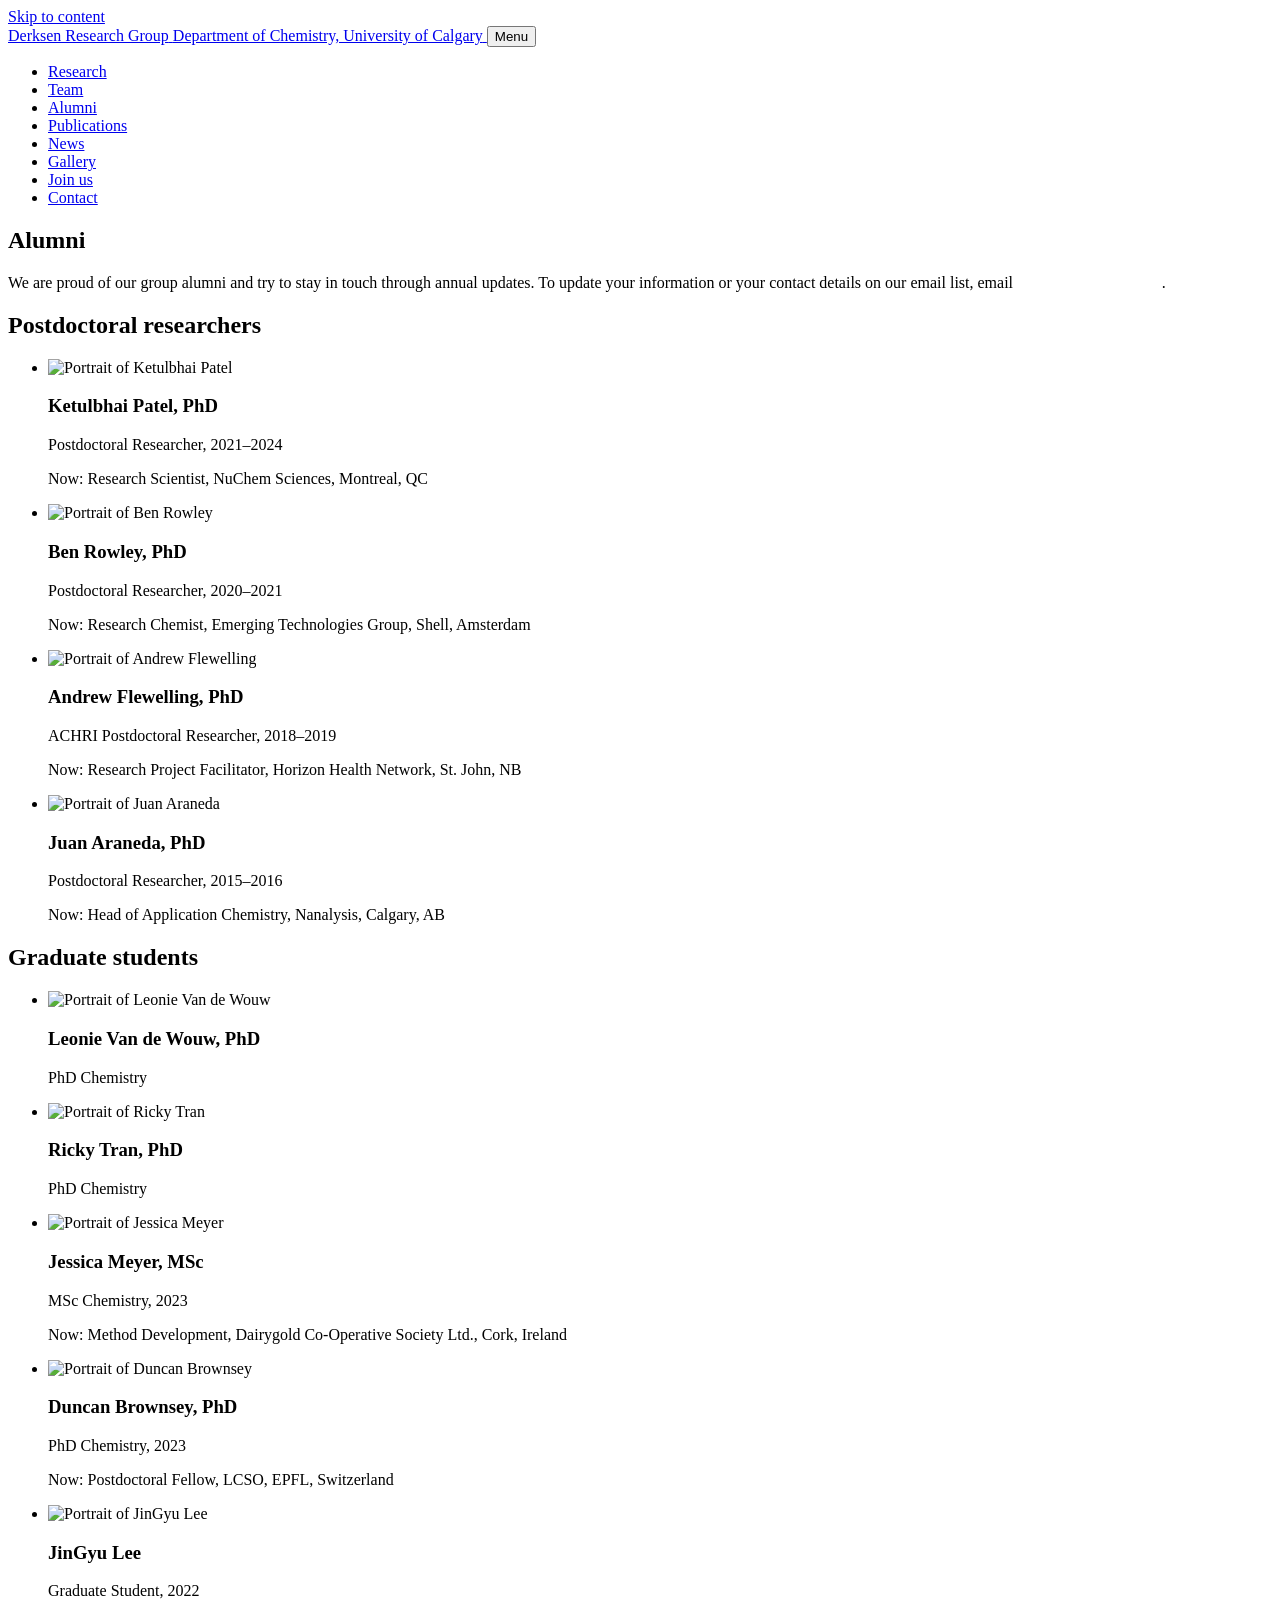
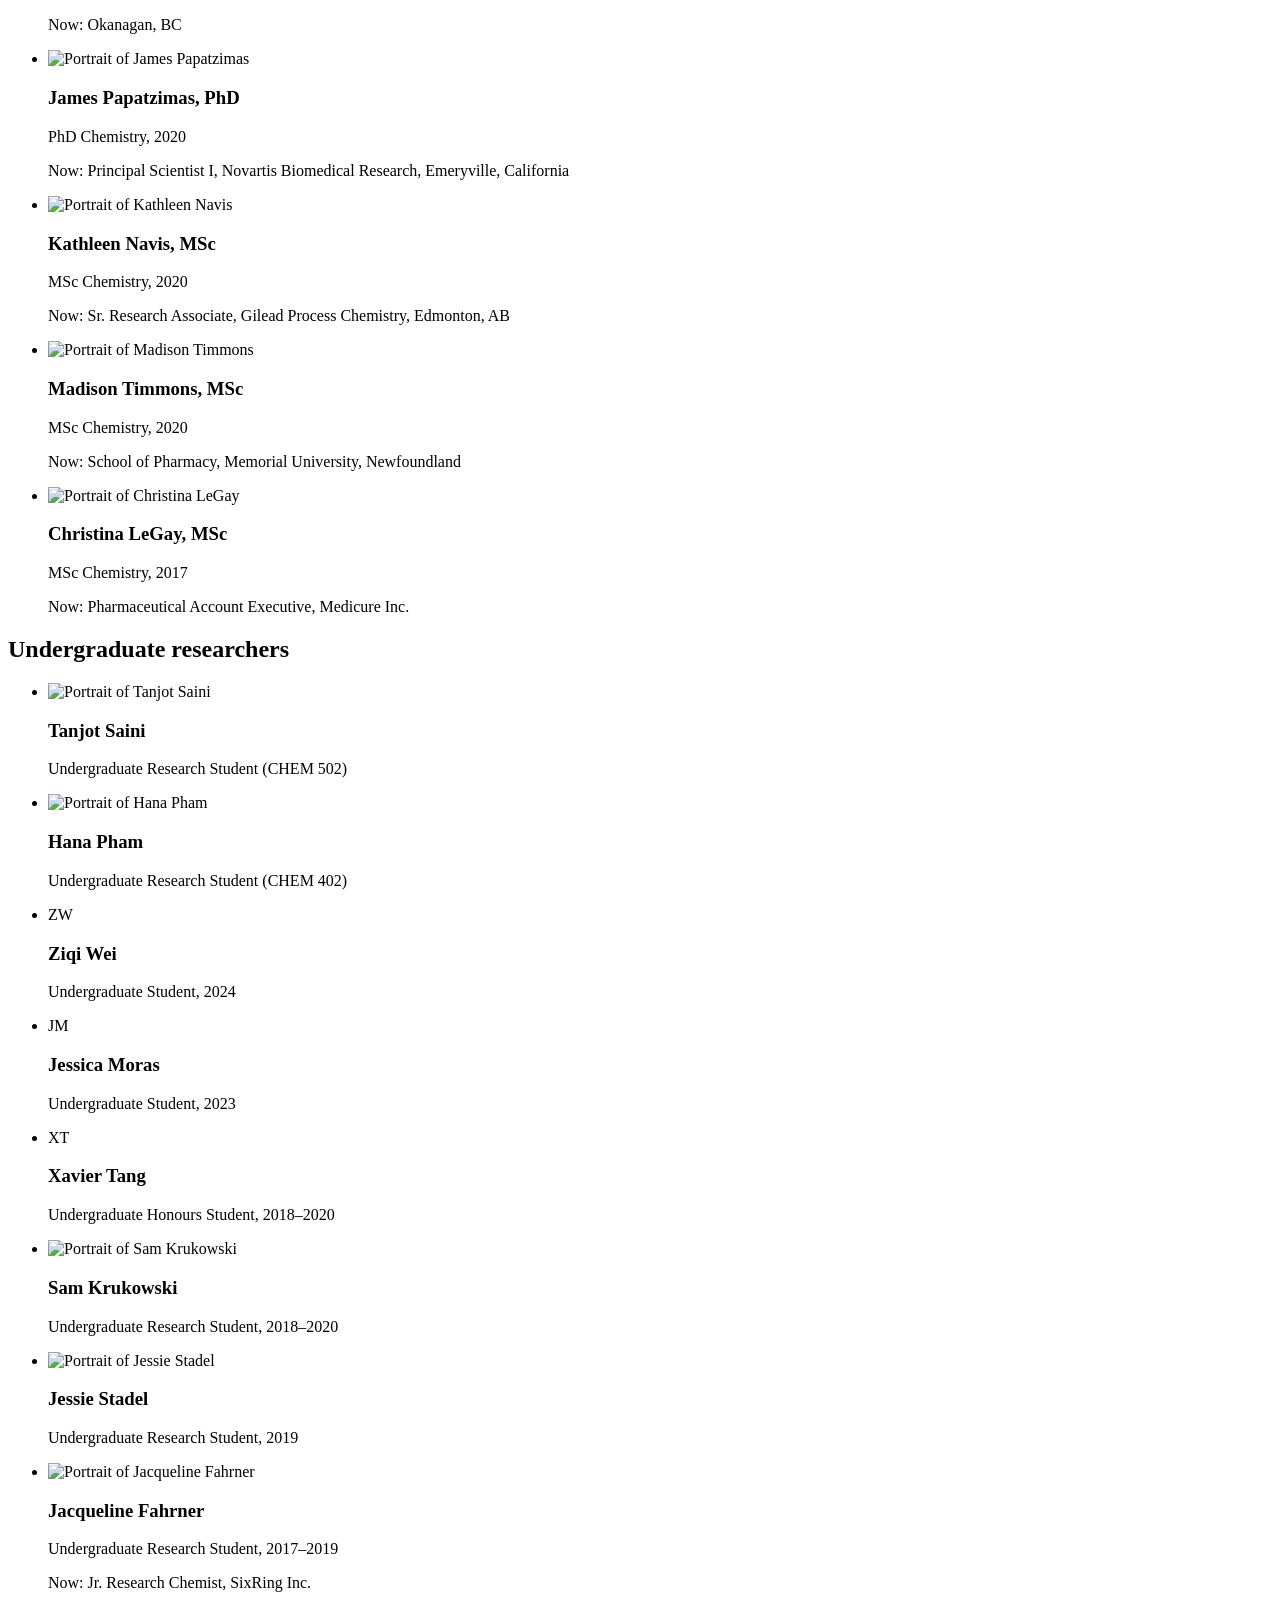
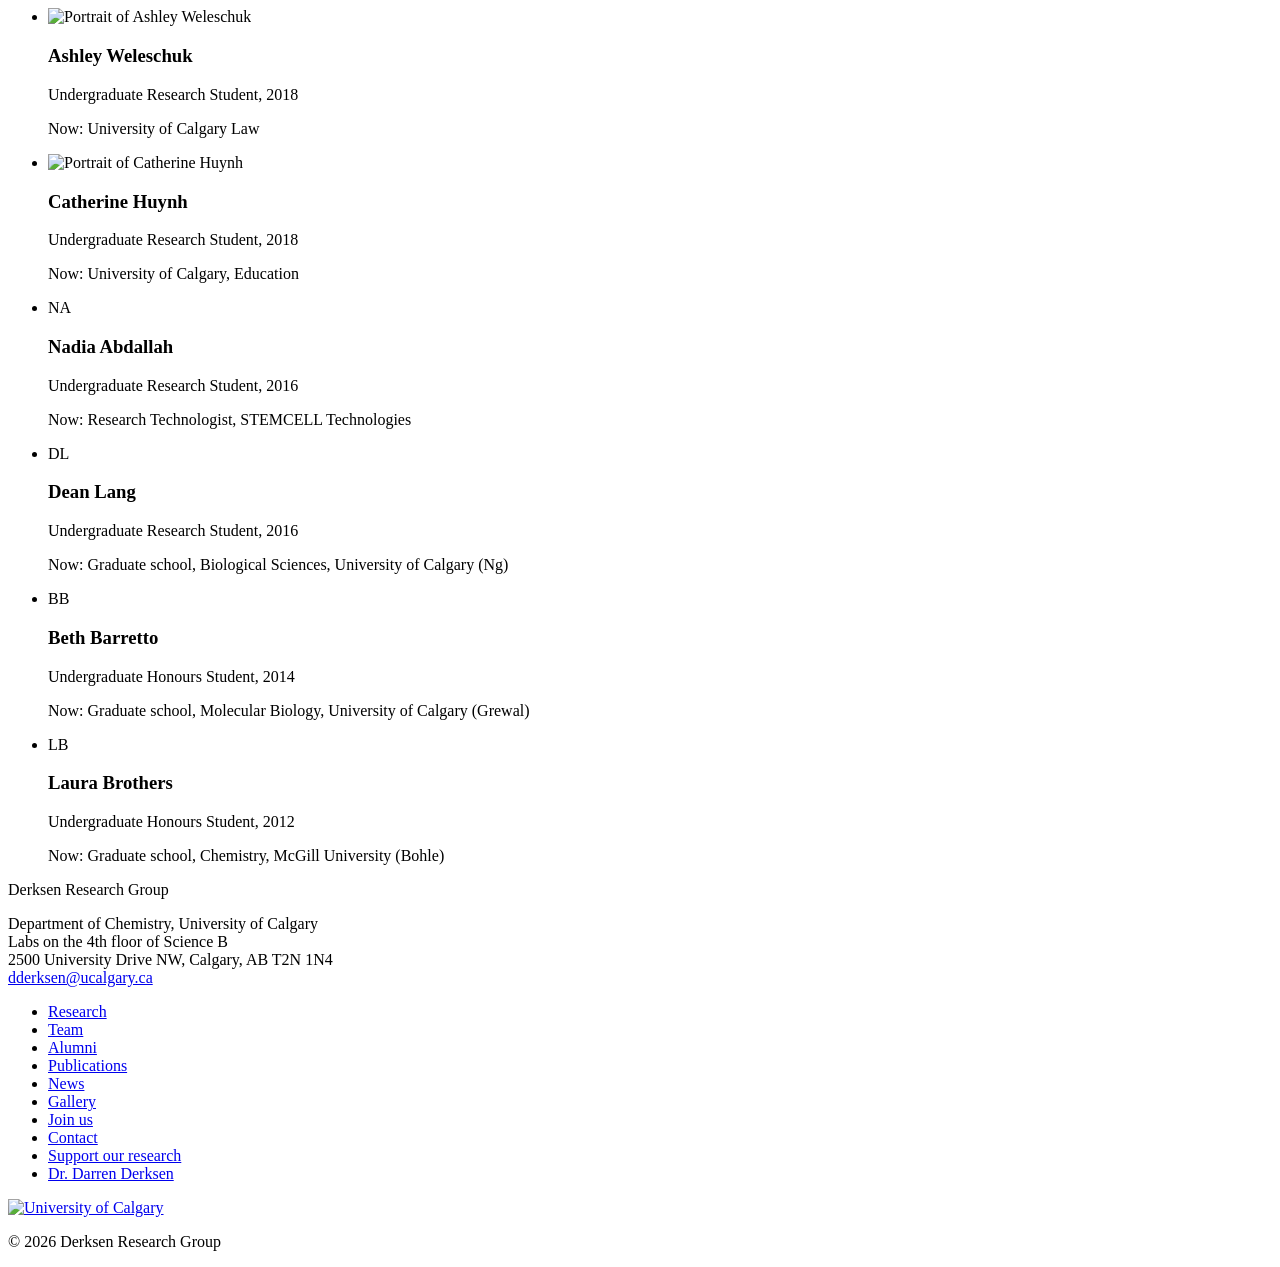
==== alumni.html @ 73cf9cbd "Add files via upload" ====
<!doctype html>
<html lang="en">
<head>
<meta charset="utf-8">
<meta name="viewport" content="width=device-width, initial-scale=1">
<title>Alumni | Derksen Research Group</title>
<meta name="description" content="Former members of the Derksen Research Group and where they are now.">
<meta property="og:title" content="Alumni | Derksen Research Group">
<meta property="og:description" content="Former members of the Derksen Research Group and where they are now.">
<meta property="og:image" content="img/group-hero.jpg">
<link rel="icon" href="favicon.svg" type="image/svg+xml">
<link rel="preconnect" href="https://fonts.googleapis.com">
<link rel="preconnect" href="https://fonts.gstatic.com" crossorigin>
<link href="https://fonts.googleapis.com/css2?family=IBM+Plex+Sans:wght@400;500;600&family=Newsreader:opsz,wght@6..72,400;6..72,500;6..72,600&display=swap" rel="stylesheet">
<link rel="stylesheet" href="css/style.css">
</head>
<body>
<a class="skip-link" href="#main">Skip to content</a>
<header class="site-header">
  <div class="wrap">
    <a class="wordmark" href="index.html">
      <span class="wordmark-name">Derksen Research Group</span>
      <span class="wordmark-sub">Department of Chemistry, University of Calgary</span>
    </a>
    <button class="nav-toggle" aria-expanded="false" aria-controls="site-nav">Menu</button>
    <nav class="site-nav" id="site-nav" aria-label="Main">
      <ul>
        <li><a href="research.html">Research</a></li>
        <li><a href="our-team.html">Team</a></li>
        <li><a href="alumni.html" aria-current="page">Alumni</a></li>
        <li><a href="publications.html">Publications</a></li>
        <li><a href="news.html">News</a></li>
        <li><a href="group-photos.html">Gallery</a></li>
        <li><a href="positions.html">Join us</a></li>
        <li><a href="contact-us.html">Contact</a></li>
      </ul>
    </nav>
  </div>
</header>
<main id="main">
<section class="page-head">
  <div class="wrap">
    <h1>Alumni</h1>
    <p>We are proud of our group alumni and try to stay in touch through annual updates. To update your information or your contact details on our email list, email <a style="color:#fff" href="mailto:dderksen@ucalgary.ca">dderksen@ucalgary.ca</a>.</p>
  </div>
</section>
<section class="section">
  <div class="wrap">
    <h2 class="group-label">Postdoctoral researchers</h2>
    <ul class="alumni">
    <li class="alum">
      <img src="img/alumni/ketulbhai-patel.jpg" alt="Portrait of Ketulbhai Patel" width="88" height="88" loading="lazy">
      <div>
        <h3>Ketulbhai Patel, PhD</h3>
        <p class="with-us">Postdoctoral Researcher, 2021–2024</p>
        <p class="now"><span>Now:</span> Research Scientist, NuChem Sciences, Montreal, QC</p>
      </div>
    </li>
    <li class="alum">
      <img src="img/alumni/ben-rowley.jpg" alt="Portrait of Ben Rowley" width="88" height="88" loading="lazy">
      <div>
        <h3>Ben Rowley, PhD</h3>
        <p class="with-us">Postdoctoral Researcher, 2020–2021</p>
        <p class="now"><span>Now:</span> Research Chemist, Emerging Technologies Group, Shell, Amsterdam</p>
      </div>
    </li>
    <li class="alum">
      <img src="img/alumni/andrew-flewelling.jpg" alt="Portrait of Andrew Flewelling" width="88" height="88" loading="lazy">
      <div>
        <h3>Andrew Flewelling, PhD</h3>
        <p class="with-us">ACHRI Postdoctoral Researcher, 2018–2019</p>
        <p class="now"><span>Now:</span> Research Project Facilitator, Horizon Health Network, St. John, NB</p>
      </div>
    </li>
    <li class="alum">
      <img src="img/alumni/juan-araneda.jpg" alt="Portrait of Juan Araneda" width="88" height="88" loading="lazy">
      <div>
        <h3>Juan Araneda, PhD</h3>
        <p class="with-us">Postdoctoral Researcher, 2015–2016</p>
        <p class="now"><span>Now:</span> Head of Application Chemistry, Nanalysis, Calgary, AB</p>
      </div>
    </li>
    </ul>
  </div>
</section>
<section class="section">
  <div class="wrap">
    <h2 class="group-label">Graduate students</h2>
    <ul class="alumni">
    <li class="alum">
      <img src="img/alumni/leonie-van-de-wouw.jpg" alt="Portrait of Leonie Van de Wouw" width="88" height="88" loading="lazy">
      <div>
        <h3>Leonie Van de Wouw, PhD</h3>
        <p class="with-us">PhD Chemistry</p>
      </div>
    </li>
    <li class="alum">
      <img src="img/alumni/ricky-tran.jpg" alt="Portrait of Ricky Tran" width="88" height="88" loading="lazy">
      <div>
        <h3>Ricky Tran, PhD</h3>
        <p class="with-us">PhD Chemistry</p>
      </div>
    </li>
    <li class="alum">
      <img src="img/alumni/jessica-meyer.jpg" alt="Portrait of Jessica Meyer" width="88" height="88" loading="lazy">
      <div>
        <h3>Jessica Meyer, MSc</h3>
        <p class="with-us">MSc Chemistry, 2023</p>
        <p class="now"><span>Now:</span> Method Development, Dairygold Co-Operative Society Ltd., Cork, Ireland</p>
      </div>
    </li>
    <li class="alum">
      <img src="img/alumni/duncan-brownsey.jpg" alt="Portrait of Duncan Brownsey" width="88" height="88" loading="lazy">
      <div>
        <h3>Duncan Brownsey, PhD</h3>
        <p class="with-us">PhD Chemistry, 2023</p>
        <p class="now"><span>Now:</span> Postdoctoral Fellow, LCSO, EPFL, Switzerland</p>
      </div>
    </li>
    <li class="alum">
      <img src="img/alumni/jingyu-lee.jpg" alt="Portrait of JinGyu Lee" width="88" height="88" loading="lazy">
      <div>
        <h3>JinGyu Lee</h3>
        <p class="with-us">Graduate Student, 2022</p>
        <p class="now"><span>Now:</span> Okanagan, BC</p>
      </div>
    </li>
    <li class="alum">
      <img src="img/alumni/james-papatzimas.jpg" alt="Portrait of James Papatzimas" width="88" height="88" loading="lazy">
      <div>
        <h3>James Papatzimas, PhD</h3>
        <p class="with-us">PhD Chemistry, 2020</p>
        <p class="now"><span>Now:</span> Principal Scientist I, Novartis Biomedical Research, Emeryville, California</p>
      </div>
    </li>
    <li class="alum">
      <img src="img/alumni/kathleen-navis.jpg" alt="Portrait of Kathleen Navis" width="88" height="88" loading="lazy">
      <div>
        <h3>Kathleen Navis, MSc</h3>
        <p class="with-us">MSc Chemistry, 2020</p>
        <p class="now"><span>Now:</span> Sr. Research Associate, Gilead Process Chemistry, Edmonton, AB</p>
      </div>
    </li>
    <li class="alum">
      <img src="img/alumni/madison-timmons.jpg" alt="Portrait of Madison Timmons" width="88" height="88" loading="lazy">
      <div>
        <h3>Madison Timmons, MSc</h3>
        <p class="with-us">MSc Chemistry, 2020</p>
        <p class="now"><span>Now:</span> School of Pharmacy, Memorial University, Newfoundland</p>
      </div>
    </li>
    <li class="alum">
      <img src="img/alumni/christina-legay.jpg" alt="Portrait of Christina LeGay" width="88" height="88" loading="lazy">
      <div>
        <h3>Christina LeGay, MSc</h3>
        <p class="with-us">MSc Chemistry, 2017</p>
        <p class="now"><span>Now:</span> Pharmaceutical Account Executive, Medicure Inc.</p>
      </div>
    </li>
    </ul>
  </div>
</section>
<section class="section">
  <div class="wrap">
    <h2 class="group-label">Undergraduate researchers</h2>
    <ul class="alumni">
    <li class="alum">
      <img src="img/alumni/tanjot-saini.jpg" alt="Portrait of Tanjot Saini" width="88" height="88" loading="lazy">
      <div>
        <h3>Tanjot Saini</h3>
        <p class="with-us">Undergraduate Research Student (CHEM 502)</p>
      </div>
    </li>
    <li class="alum">
      <img src="img/alumni/hana-pham.jpg" alt="Portrait of Hana Pham" width="88" height="88" loading="lazy">
      <div>
        <h3>Hana Pham</h3>
        <p class="with-us">Undergraduate Research Student (CHEM 402)</p>
      </div>
    </li>
    <li class="alum">
      <div class="mono" aria-hidden="true">ZW</div>
      <div>
        <h3>Ziqi Wei</h3>
        <p class="with-us">Undergraduate Student, 2024</p>
      </div>
    </li>
    <li class="alum">
      <div class="mono" aria-hidden="true">JM</div>
      <div>
        <h3>Jessica Moras</h3>
        <p class="with-us">Undergraduate Student, 2023</p>
      </div>
    </li>
    <li class="alum">
      <div class="mono" aria-hidden="true">XT</div>
      <div>
        <h3>Xavier Tang</h3>
        <p class="with-us">Undergraduate Honours Student, 2018–2020</p>
      </div>
    </li>
    <li class="alum">
      <img src="img/alumni/sam-krukowski.jpg" alt="Portrait of Sam Krukowski" width="88" height="88" loading="lazy">
      <div>
        <h3>Sam Krukowski</h3>
        <p class="with-us">Undergraduate Research Student, 2018–2020</p>
      </div>
    </li>
    <li class="alum">
      <img src="img/alumni/jessie-stadel.jpg" alt="Portrait of Jessie Stadel" width="88" height="88" loading="lazy">
      <div>
        <h3>Jessie Stadel</h3>
        <p class="with-us">Undergraduate Research Student, 2019</p>
      </div>
    </li>
    <li class="alum">
      <img src="img/alumni/jacqueline-fahrner.jpg" alt="Portrait of Jacqueline Fahrner" width="88" height="88" loading="lazy">
      <div>
        <h3>Jacqueline Fahrner</h3>
        <p class="with-us">Undergraduate Research Student, 2017–2019</p>
        <p class="now"><span>Now:</span> Jr. Research Chemist, SixRing Inc.</p>
      </div>
    </li>
    <li class="alum">
      <img src="img/alumni/ashley-weleschuk.jpg" alt="Portrait of Ashley Weleschuk" width="88" height="88" loading="lazy">
      <div>
        <h3>Ashley Weleschuk</h3>
        <p class="with-us">Undergraduate Research Student, 2018</p>
        <p class="now"><span>Now:</span> University of Calgary Law</p>
      </div>
    </li>
    <li class="alum">
      <img src="img/alumni/catherine-huynh.jpg" alt="Portrait of Catherine Huynh" width="88" height="88" loading="lazy">
      <div>
        <h3>Catherine Huynh</h3>
        <p class="with-us">Undergraduate Research Student, 2018</p>
        <p class="now"><span>Now:</span> University of Calgary, Education</p>
      </div>
    </li>
    <li class="alum">
      <div class="mono" aria-hidden="true">NA</div>
      <div>
        <h3>Nadia Abdallah</h3>
        <p class="with-us">Undergraduate Research Student, 2016</p>
        <p class="now"><span>Now:</span> Research Technologist, STEMCELL Technologies</p>
      </div>
    </li>
    <li class="alum">
      <div class="mono" aria-hidden="true">DL</div>
      <div>
        <h3>Dean Lang</h3>
        <p class="with-us">Undergraduate Research Student, 2016</p>
        <p class="now"><span>Now:</span> Graduate school, Biological Sciences, University of Calgary (Ng)</p>
      </div>
    </li>
    <li class="alum">
      <div class="mono" aria-hidden="true">BB</div>
      <div>
        <h3>Beth Barretto</h3>
        <p class="with-us">Undergraduate Honours Student, 2014</p>
        <p class="now"><span>Now:</span> Graduate school, Molecular Biology, University of Calgary (Grewal)</p>
      </div>
    </li>
    <li class="alum">
      <div class="mono" aria-hidden="true">LB</div>
      <div>
        <h3>Laura Brothers</h3>
        <p class="with-us">Undergraduate Honours Student, 2012</p>
        <p class="now"><span>Now:</span> Graduate school, Chemistry, McGill University (Bohle)</p>
      </div>
    </li>
    </ul>
  </div>
</section>
</main>
<footer class="site-footer">
  <div class="wrap">
    <div class="footer-grid">
      <div>
        <p class="footer-name">Derksen Research Group</p>
        <p>Department of Chemistry, University of Calgary<br>
        Labs on the 4th floor of Science B<br>
        2500 University Drive NW, Calgary, AB T2N 1N4<br>
        <a href="mailto:dderksen@ucalgary.ca">dderksen@ucalgary.ca</a></p>
      </div>
      <nav aria-label="Footer">
        <ul class="footer-links">
          <li><a href="research.html">Research</a></li>
          <li><a href="our-team.html">Team</a></li>
          <li><a href="alumni.html">Alumni</a></li>
          <li><a href="publications.html">Publications</a></li>
          <li><a href="news.html">News</a></li>
          <li><a href="group-photos.html">Gallery</a></li>
          <li><a href="positions.html">Join us</a></li>
          <li><a href="contact-us.html">Contact</a></li>
          <li><a href="support.html">Support our research</a></li>
          <li><a href="darren-derksen.html">Dr. Darren Derksen</a></li>
        </ul>
      </nav>
      <a class="uc-logo" href="https://www.ucalgary.ca/"><img src="img/ucalgary-logo.png" alt="University of Calgary" width="160" height="62"></a>
    </div>
    <p class="footer-base">&copy; 2026 Derksen Research Group</p>
  </div>
</footer>
<script src="js/main.js"></script>
</body>
</html>
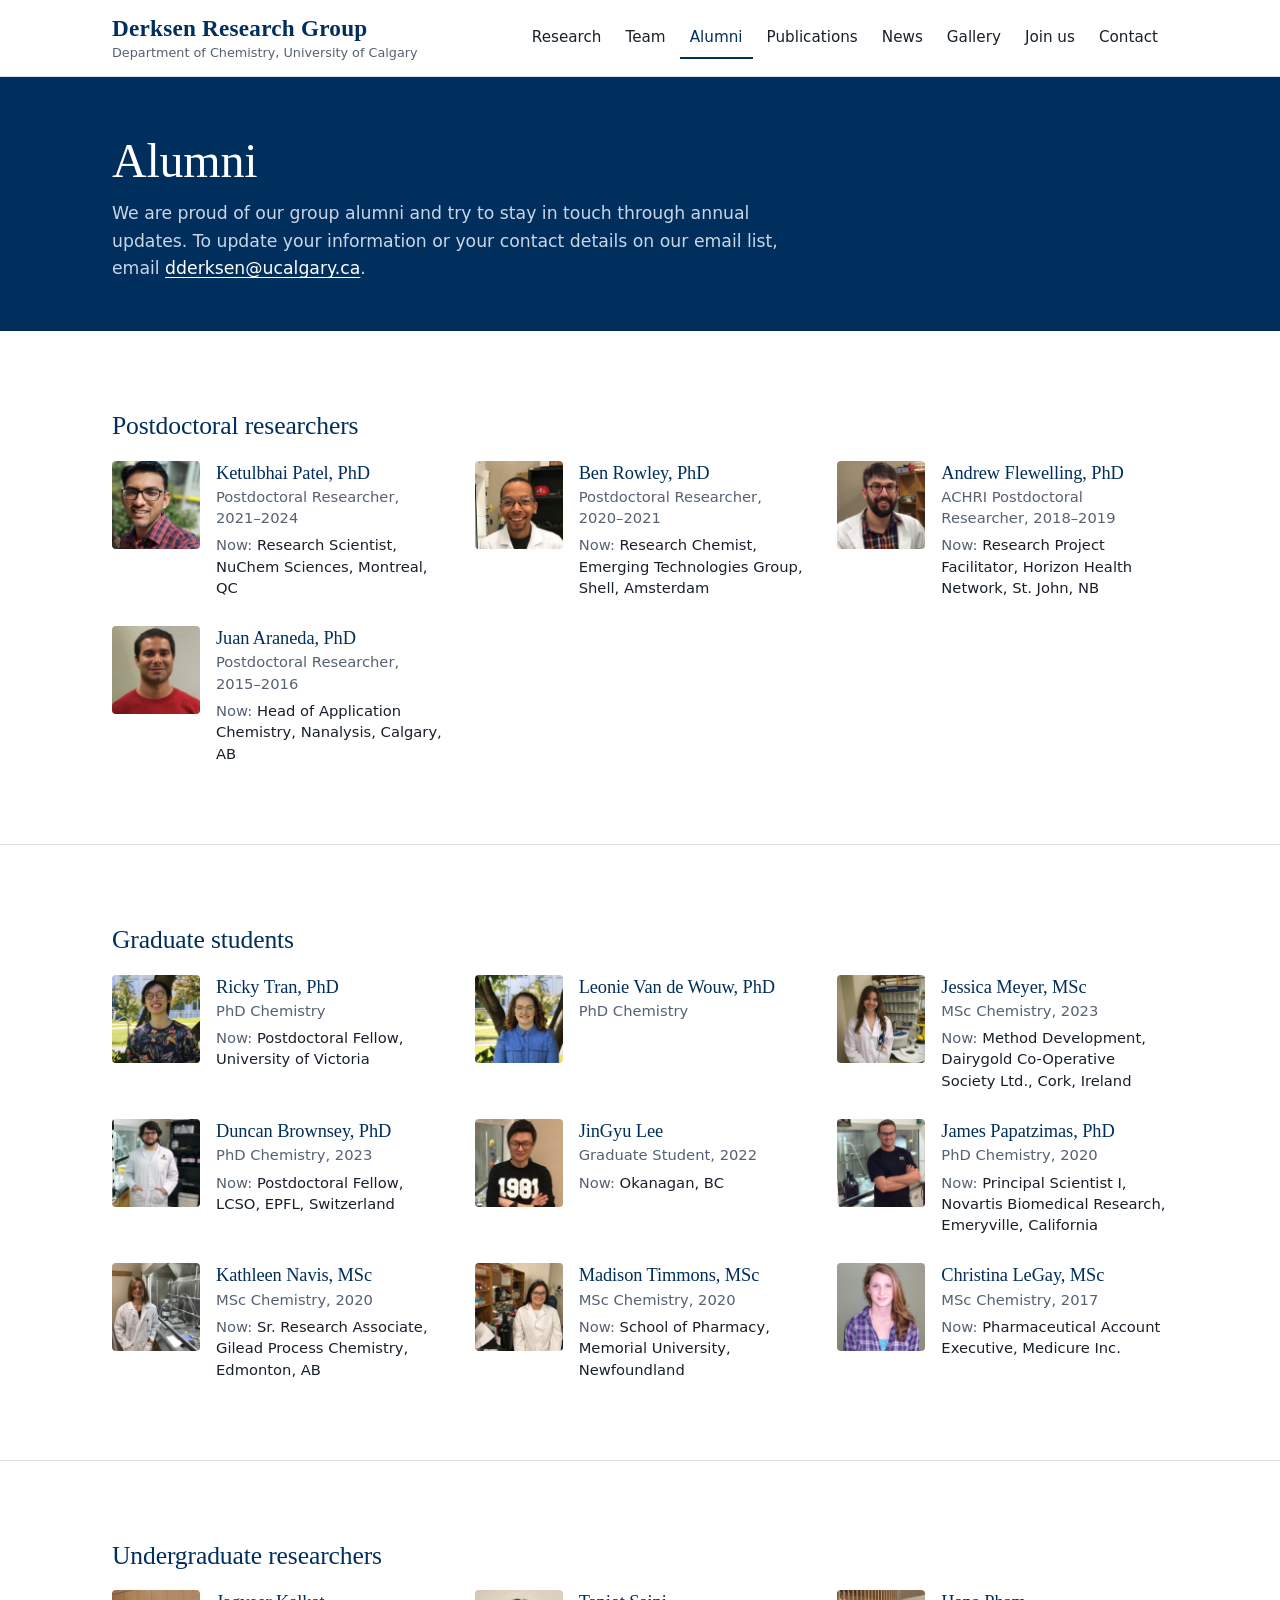
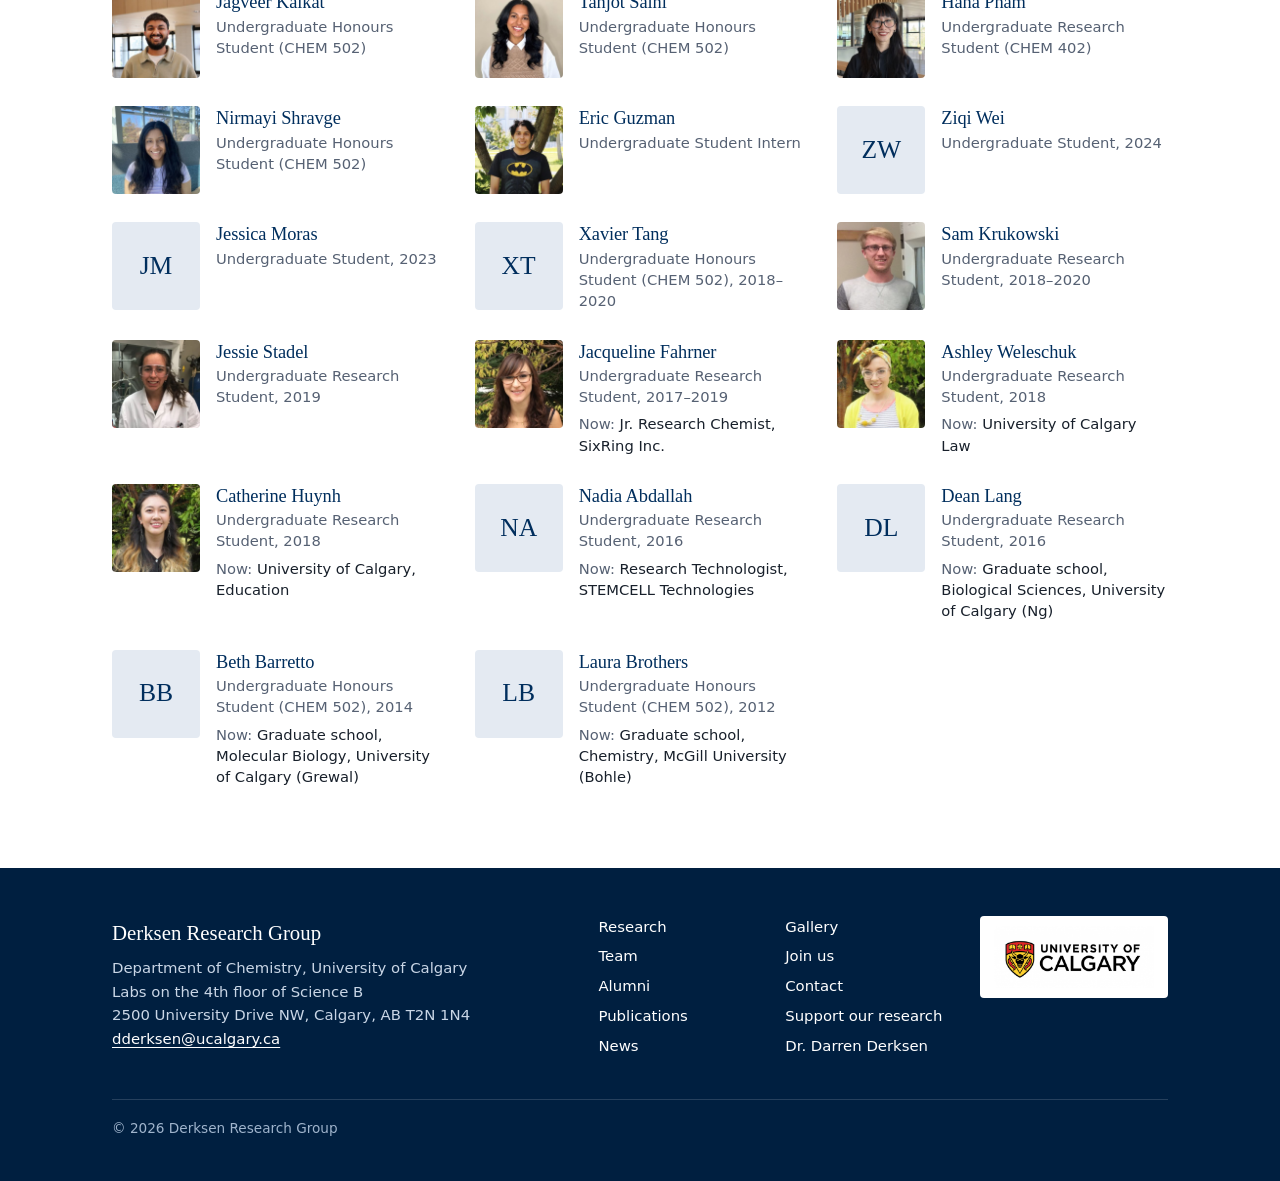
==== commit f2fc8897: "Add files via upload" ====
--- a/alumni.html
+++ b/alumni.html
@@ -88,16 +88,17 @@
     <h2 class="group-label">Graduate students</h2>
     <ul class="alumni">
     <li class="alum">
+      <img src="img/alumni/ricky-tran.jpg" alt="Portrait of Ricky Tran" width="88" height="88" loading="lazy">
+      <div>
+        <h3>Ricky Tran, PhD</h3>
+        <p class="with-us">PhD Chemistry</p>
+        <p class="now"><span>Now:</span> Postdoctoral Fellow, University of Victoria</p>
+      </div>
+    </li>
+    <li class="alum">
       <img src="img/alumni/leonie-van-de-wouw.jpg" alt="Portrait of Leonie Van de Wouw" width="88" height="88" loading="lazy">
       <div>
         <h3>Leonie Van de Wouw, PhD</h3>
-        <p class="with-us">PhD Chemistry</p>
-      </div>
-    </li>
-    <li class="alum">
-      <img src="img/alumni/ricky-tran.jpg" alt="Portrait of Ricky Tran" width="88" height="88" loading="lazy">
-      <div>
-        <h3>Ricky Tran, PhD</h3>
         <p class="with-us">PhD Chemistry</p>
       </div>
     </li>
@@ -165,10 +166,17 @@
     <h2 class="group-label">Undergraduate researchers</h2>
     <ul class="alumni">
     <li class="alum">
+      <img src="img/alumni/jagveer-kalkat.jpg" alt="Portrait of Jagveer Kalkat" width="88" height="88" loading="lazy">
+      <div>
+        <h3>Jagveer Kalkat</h3>
+        <p class="with-us">Undergraduate Honours Student (CHEM 502)</p>
+      </div>
+    </li>
+    <li class="alum">
       <img src="img/alumni/tanjot-saini.jpg" alt="Portrait of Tanjot Saini" width="88" height="88" loading="lazy">
       <div>
         <h3>Tanjot Saini</h3>
-        <p class="with-us">Undergraduate Research Student (CHEM 502)</p>
+        <p class="with-us">Undergraduate Honours Student (CHEM 502)</p>
       </div>
     </li>
     <li class="alum">
@@ -179,6 +187,20 @@
       </div>
     </li>
     <li class="alum">
+      <img src="img/alumni/nirmayi-shravge.jpg" alt="Portrait of Nirmayi Shravge" width="88" height="88" loading="lazy">
+      <div>
+        <h3>Nirmayi Shravge</h3>
+        <p class="with-us">Undergraduate Honours Student (CHEM 502)</p>
+      </div>
+    </li>
+    <li class="alum">
+      <img src="img/alumni/eric-guzman.jpg" alt="Portrait of Eric Guzman" width="88" height="88" loading="lazy">
+      <div>
+        <h3>Eric Guzman</h3>
+        <p class="with-us">Undergraduate Student Intern</p>
+      </div>
+    </li>
+    <li class="alum">
       <div class="mono" aria-hidden="true">ZW</div>
       <div>
         <h3>Ziqi Wei</h3>
@@ -196,7 +218,7 @@
       <div class="mono" aria-hidden="true">XT</div>
       <div>
         <h3>Xavier Tang</h3>
-        <p class="with-us">Undergraduate Honours Student, 2018–2020</p>
+        <p class="with-us">Undergraduate Honours Student (CHEM 502), 2018–2020</p>
       </div>
     </li>
     <li class="alum">
@@ -257,7 +279,7 @@
       <div class="mono" aria-hidden="true">BB</div>
       <div>
         <h3>Beth Barretto</h3>
-        <p class="with-us">Undergraduate Honours Student, 2014</p>
+        <p class="with-us">Undergraduate Honours Student (CHEM 502), 2014</p>
         <p class="now"><span>Now:</span> Graduate school, Molecular Biology, University of Calgary (Grewal)</p>
       </div>
     </li>
@@ -265,7 +287,7 @@
       <div class="mono" aria-hidden="true">LB</div>
       <div>
         <h3>Laura Brothers</h3>
-        <p class="with-us">Undergraduate Honours Student, 2012</p>
+        <p class="with-us">Undergraduate Honours Student (CHEM 502), 2012</p>
         <p class="now"><span>Now:</span> Graduate school, Chemistry, McGill University (Bohle)</p>
       </div>
     </li>
--- a/css/style.css
+++ b/css/style.css
@@ -0,0 +1,318 @@
+/* Derksen Research Group site styles
+   Colours carry over the old site's navy (#002E5D); everything else is kept quiet around it. */
+
+:root {
+  --navy: #002e5d;        /* brand colour from the old site */
+  --navy-dark: #001f40;   /* footer */
+  --navy-hover: #0b4a8a;
+  --ink: #18202b;         /* body text */
+  --muted: #566173;       /* secondary text */
+  --line: #d9dfe7;        /* hairlines */
+  --mist: #f3f5f8;        /* alternate section background */
+  --tint: #c9d6e6;        /* light text on navy */
+  --white: #ffffff;
+
+  --serif: "Newsreader", Georgia, "Times New Roman", serif;
+  --sans: "IBM Plex Sans", system-ui, -apple-system, "Segoe UI", sans-serif;
+
+  --max: 1120px;
+  --gutter: clamp(16px, 4vw, 32px);
+  --radius: 4px;
+}
+
+*, *::before, *::after { box-sizing: border-box; }
+
+html { -webkit-text-size-adjust: 100%; }
+
+body {
+  margin: 0;
+  background: var(--white);
+  color: var(--ink);
+  font-family: var(--sans);
+  font-size: 1.0625rem;   /* 17px */
+  line-height: 1.6;
+}
+
+img { max-width: 100%; height: auto; display: block; }
+
+a { color: var(--navy); text-decoration-thickness: 1px; text-underline-offset: 3px; }
+a:hover { color: var(--navy-hover); }
+
+:focus-visible { outline: 3px solid #4d8fd6; outline-offset: 2px; border-radius: 2px; }
+
+h1, h2, h3, h4 {
+  font-family: var(--serif);
+  font-weight: 500;
+  line-height: 1.15;
+  color: var(--navy);
+  margin: 0 0 0.5em;
+  letter-spacing: -0.005em;
+}
+h1 { font-size: clamp(2.2rem, 4.5vw, 3rem); }
+h2 { font-size: clamp(1.7rem, 3vw, 2.1rem); }
+h3 { font-size: 1.3rem; }
+p { margin: 0 0 1em; }
+
+.wrap { max-width: var(--max); margin: 0 auto; padding: 0 var(--gutter); }
+.measure { max-width: 68ch; }
+.muted { color: var(--muted); }
+
+.skip-link {
+  position: absolute; left: -9999px; top: 0;
+  background: var(--navy); color: var(--white); padding: 8px 14px; z-index: 100;
+}
+.skip-link:focus { left: 8px; top: 8px; color: var(--white); }
+
+/* ---------- Header ---------- */
+.site-header { border-bottom: 1px solid var(--line); background: var(--white); }
+.site-header .wrap {
+  display: flex; align-items: center; justify-content: space-between;
+  gap: 24px; min-height: 76px;
+}
+.wordmark { text-decoration: none; color: var(--navy); display: block; line-height: 1.2; }
+.wordmark:hover { color: var(--navy); }
+.wordmark-name { font-family: var(--serif); font-size: 1.45rem; font-weight: 600; letter-spacing: 0.01em; display: block; }
+.wordmark-sub { font-size: 0.8rem; color: var(--muted); display: block; margin-top: 2px; }
+
+.site-nav ul { list-style: none; margin: 0; padding: 0; display: flex; gap: 4px; flex-wrap: wrap; }
+.site-nav a {
+  display: block; padding: 8px 10px; text-decoration: none;
+  color: var(--ink); font-size: 0.95rem; border-bottom: 2px solid transparent;
+}
+.site-nav a:hover { color: var(--navy); border-bottom-color: var(--line); }
+.site-nav a[aria-current="page"] { color: var(--navy); font-weight: 500; border-bottom-color: var(--navy); }
+
+.nav-toggle {
+  display: none; background: none; border: 1px solid var(--line); border-radius: var(--radius);
+  padding: 8px 12px; font: inherit; font-size: 0.95rem; color: var(--navy); cursor: pointer;
+}
+
+@media (max-width: 980px) {
+  .nav-toggle { display: block; }
+  .site-header .wrap { flex-wrap: wrap; }
+  .site-nav { display: none; width: 100%; padding-bottom: 12px; }
+  .site-nav.open { display: block; }
+  .site-nav ul { flex-direction: column; gap: 0; }
+  .site-nav a { padding: 10px 2px; border-bottom: 1px solid var(--line); }
+  .site-nav a[aria-current="page"] { border-bottom-color: var(--line); border-left: 3px solid var(--navy); padding-left: 10px; }
+}
+
+/* ---------- Buttons ---------- */
+.btn {
+  display: inline-block; padding: 11px 20px; border-radius: var(--radius);
+  font-weight: 500; font-size: 0.97rem; text-decoration: none;
+  background: var(--navy); color: var(--white); border: 1px solid var(--navy);
+}
+.btn:hover { background: var(--navy-hover); border-color: var(--navy-hover); color: var(--white); }
+.btn-ghost { background: transparent; color: var(--navy); }
+.btn-ghost:hover { background: var(--mist); color: var(--navy); border-color: var(--navy); }
+.btn-row { display: flex; flex-wrap: wrap; gap: 12px; margin-top: 8px; }
+
+/* ---------- Home hero: the one bold element ---------- */
+.hero {
+  position: relative; overflow: hidden;
+  background: var(--navy); color: var(--tint);
+  padding: clamp(48px, 7vw, 88px) 0;
+}
+/* faint hexagon lattice, fading out toward the photo */
+.hero::before {
+  content: ""; position: absolute; inset: 0;
+  background-image: url("data:image/svg+xml,%3Csvg xmlns='http://www.w3.org/2000/svg' width='38.105' height='66' viewBox='0 0 38.105 66'%3E%3Cpath d='M19.05 0 L38.105 11 L38.105 33 L19.05 44 L0 33 L0 11 Z M19.05 44 L19.05 66' fill='none' stroke='%23ffffff' stroke-opacity='0.09' stroke-width='1'/%3E%3C/svg%3E");
+  background-size: 38.105px 66px;
+  -webkit-mask-image: linear-gradient(100deg, #000 0%, #000 30%, transparent 70%);
+          mask-image: linear-gradient(100deg, #000 0%, #000 30%, transparent 70%);
+  pointer-events: none;
+}
+.hero .wrap {
+  position: relative;
+  display: grid; grid-template-columns: minmax(0, 5fr) minmax(0, 7fr);
+  gap: clamp(28px, 5vw, 64px); align-items: center;
+}
+.hero h1 { color: var(--white); font-size: clamp(2.5rem, 5.4vw, 3.9rem); line-height: 1.04; margin-bottom: 0.4em; }
+.hero .lead { font-size: 1.15rem; line-height: 1.6; max-width: 34em; }
+.hero .place { font-size: 0.92rem; color: #9fb4cc; margin-bottom: 1.6em; }
+.hero .btn { background: var(--white); color: var(--navy); border-color: var(--white); }
+.hero .btn:hover { background: var(--tint); border-color: var(--tint); color: var(--navy); }
+.hero .btn-ghost { background: transparent; color: var(--white); border-color: rgba(255,255,255,0.55); }
+.hero .btn-ghost:hover { background: rgba(255,255,255,0.1); color: var(--white); border-color: var(--white); }
+.hero-photo img { width: 100%; aspect-ratio: 5 / 4; object-fit: cover; border-radius: var(--radius); }
+.hero-photo figcaption { font-size: 0.82rem; color: #9fb4cc; margin-top: 8px; }
+
+@media (max-width: 820px) {
+  .hero .wrap { grid-template-columns: 1fr; }
+  .hero::before { -webkit-mask-image: linear-gradient(180deg, #000 0%, transparent 60%); mask-image: linear-gradient(180deg, #000 0%, transparent 60%); }
+}
+
+/* ---------- Interior page title band ---------- */
+.page-head { background: var(--navy); color: var(--tint); padding: clamp(36px, 5vw, 56px) 0 clamp(32px, 4.5vw, 48px); }
+.page-head h1 { color: var(--white); margin-bottom: 0.25em; }
+.page-head p { margin: 0; max-width: 62ch; font-size: 1.08rem; }
+
+/* ---------- Sections ---------- */
+.section { padding: clamp(48px, 7vw, 80px) 0; }
+.section + .section { border-top: 1px solid var(--line); }
+.section.alt { background: var(--mist); border-top: 0; }
+.section.alt + .section { border-top: 0; }
+.section-head { display: flex; justify-content: space-between; align-items: baseline; gap: 16px; flex-wrap: wrap; margin-bottom: 28px; }
+.section-head h2 { margin: 0; }
+.section-intro { max-width: 68ch; margin-bottom: 32px; }
+
+/* ---------- Home: research figures ---------- */
+.areas { display: grid; grid-template-columns: repeat(3, minmax(0, 1fr)); gap: 32px; }
+.area { margin: 0; }
+.area a { text-decoration: none; color: inherit; display: block; }
+.area .fig {
+  height: 200px; display: flex; align-items: center; justify-content: center;
+  border: 1px solid var(--line); border-radius: var(--radius); background: var(--white); padding: 16px;
+}
+.area .fig img { max-height: 100%; width: auto; }
+.area figcaption { font-family: var(--serif); font-size: 1.3rem; color: var(--navy); margin-top: 12px; }
+.area a:hover figcaption { text-decoration: underline; text-underline-offset: 4px; text-decoration-thickness: 1px; }
+@media (max-width: 760px) { .areas { grid-template-columns: 1fr; } }
+
+/* ---------- News list ---------- */
+.news-list { list-style: none; margin: 0; padding: 0; display: grid; gap: 24px; }
+.news-item a { display: grid; grid-template-columns: 180px 1fr; gap: 20px; align-items: center; text-decoration: none; color: inherit; }
+.news-item img { width: 180px; aspect-ratio: 16 / 10; object-fit: cover; border-radius: var(--radius); border: 1px solid var(--line); background: var(--white); }
+.news-item time { font-size: 0.88rem; color: var(--muted); display: block; }
+.news-item h3 { margin: 2px 0 0; font-size: 1.25rem; }
+.news-item a:hover h3 { text-decoration: underline; text-underline-offset: 4px; text-decoration-thickness: 1px; }
+@media (max-width: 520px) { .news-item a { grid-template-columns: 110px 1fr; gap: 14px; } .news-item img { width: 110px; } }
+
+/* ---------- Two-up blocks (join / support) ---------- */
+.two-up { display: grid; grid-template-columns: repeat(2, minmax(0, 1fr)); gap: clamp(28px, 5vw, 64px); }
+.two-up h2 { font-size: 1.6rem; }
+@media (max-width: 760px) { .two-up { grid-template-columns: 1fr; } }
+
+/* ---------- Team ---------- */
+.pi { display: grid; grid-template-columns: 280px minmax(0, 1fr); gap: clamp(24px, 4vw, 48px); align-items: start; }
+.pi img { width: 100%; aspect-ratio: 4 / 5; object-fit: cover; border-radius: var(--radius); }
+.pi h3 { font-size: 1.9rem; margin-bottom: 0.2em; }
+.pi .role { color: var(--navy); font-weight: 500; margin-bottom: 0.8em; }
+.pi dl { margin: 0 0 1.2em; display: grid; grid-template-columns: max-content 1fr; gap: 4px 16px; }
+.pi dt { color: var(--muted); }
+.pi dd { margin: 0; }
+@media (max-width: 640px) { .pi { grid-template-columns: 1fr; } .pi img { max-width: 280px; } }
+
+.group-label { font-family: var(--serif); font-size: 1.6rem; color: var(--navy); margin: 0 0 20px; }
+.people { display: grid; grid-template-columns: repeat(auto-fill, minmax(210px, 1fr)); gap: 40px 28px; margin-bottom: 8px; }
+.person img { width: 100%; aspect-ratio: 4 / 5; object-fit: cover; border-radius: var(--radius); background: var(--mist); }
+.person h4 { font-size: 1.3rem; margin: 14px 0 2px; }
+.person .role { color: var(--navy); font-weight: 500; font-size: 0.95rem; margin: 0 0 4px; }
+.person .detail { color: var(--muted); font-size: 0.9rem; margin: 0; line-height: 1.45; }
+.people-block + .people-block { margin-top: 56px; }
+@media (max-width: 520px) {
+  .people { grid-template-columns: repeat(2, minmax(0, 1fr)); gap: 28px 14px; }
+  .person h4 { font-size: 1.1rem; }
+}
+
+/* ---------- Alumni ---------- */
+.alumni { list-style: none; margin: 0; padding: 0; display: grid; grid-template-columns: repeat(auto-fill, minmax(300px, 1fr)); gap: 28px 32px; }
+.alum { display: grid; grid-template-columns: 88px 1fr; gap: 16px; align-items: start; }
+.alum img, .alum .mono { width: 88px; height: 88px; object-fit: cover; border-radius: var(--radius); }
+.alum .mono {
+  display: flex; align-items: center; justify-content: center;
+  background: #e4eaf2; color: var(--navy); font-family: var(--serif); font-size: 1.6rem;
+}
+.alum h3 { font-size: 1.15rem; margin: 2px 0 2px; }
+.alum p { margin: 0; font-size: 0.92rem; line-height: 1.45; }
+.alum .with-us { color: var(--muted); }
+.alum .now { margin-top: 6px; }
+.alum .now span { color: var(--muted); }
+
+/* ---------- Publications ---------- */
+.year-nav { display: flex; flex-wrap: wrap; gap: 6px 4px; margin: 0 0 8px; padding: 0; list-style: none; }
+.year-nav a { display: block; padding: 4px 10px; border: 1px solid var(--line); border-radius: var(--radius); text-decoration: none; font-size: 0.92rem; }
+.year-nav a:hover { border-color: var(--navy); }
+.year { padding-top: 40px; scroll-margin-top: 16px; }
+.year > h2 { font-size: 1.6rem; padding-bottom: 10px; border-bottom: 1px solid var(--line); margin-bottom: 0; }
+.pubs { list-style: none; margin: 0; padding: 0; }
+.pub {
+  display: grid; grid-template-columns: 3rem minmax(0, 1fr) 260px; gap: 8px 24px;
+  padding: 24px 0; border-bottom: 1px solid var(--line);
+}
+.pub.no-fig { grid-template-columns: 3rem minmax(0, 1fr); }
+.pub .num { font-family: var(--serif); font-size: 1.35rem; color: #8a97a8; line-height: 1.3; }
+.pub h3 { font-size: 1.18rem; line-height: 1.35; margin: 0 0 6px; color: var(--ink); font-weight: 500; }
+.pub .authors { font-size: 0.93rem; color: var(--muted); margin: 0 0 4px; }
+.pub .cite { font-size: 0.93rem; margin: 0 0 6px; }
+.pub .cite i { font-style: italic; }
+.pub .doi { font-size: 0.9rem; }
+.pub .note { font-size: 0.9rem; margin: 6px 0 0; padding-left: 12px; border-left: 2px solid var(--line); }
+.pub figure { margin: 0; }
+.pub figure img { width: 100%; max-height: 190px; object-fit: contain; background: var(--white); border: 1px solid var(--line); border-radius: var(--radius); padding: 8px; }
+@media (max-width: 820px) {
+  .pub, .pub.no-fig { grid-template-columns: 2.4rem minmax(0, 1fr); }
+  .pub figure { grid-column: 2; max-width: 420px; }
+}
+
+/* ---------- Research page ---------- */
+.theme { display: grid; grid-template-columns: minmax(0, 1fr) 300px; gap: clamp(24px, 4vw, 56px); align-items: start; margin-bottom: 32px; }
+.theme figure { margin: 0; }
+.theme figure img { width: 100%; border-radius: var(--radius); }
+.theme .fig-line { border: 1px solid var(--line); padding: 12px; background: var(--white); }
+@media (max-width: 760px) { .theme { grid-template-columns: 1fr; } .theme figure { max-width: 360px; } }
+.rep-head { font-family: var(--sans); font-size: 1rem; font-weight: 600; color: var(--ink); margin: 0 0 4px; }
+
+/* ---------- PI profile ---------- */
+.profile { display: grid; grid-template-columns: 340px minmax(0, 1fr); gap: clamp(24px, 4vw, 56px); align-items: start; }
+.profile img { width: 100%; border-radius: var(--radius); }
+.profile .affil { list-style: none; padding: 0; margin: 0 0 16px; }
+.profile .affil li { padding: 2px 0; }
+@media (max-width: 760px) { .profile { grid-template-columns: 1fr; } .profile img { max-width: 340px; } }
+.cv-list { list-style: none; padding: 0; margin: 0; }
+.cv-list li { padding: 12px 0; border-bottom: 1px solid var(--line); display: grid; grid-template-columns: 1fr auto; gap: 4px 16px; }
+.cv-list li span { color: var(--muted); white-space: nowrap; }
+@media (max-width: 520px) { .cv-list li { grid-template-columns: 1fr; } }
+
+/* ---------- News page ---------- */
+.post { max-width: 760px; }
+.post + .post { margin-top: 56px; padding-top: 56px; border-top: 1px solid var(--line); }
+.post time { color: var(--muted); font-size: 0.92rem; }
+.post h2 { margin-top: 4px; }
+.post .lead-img { border: 1px solid var(--line); border-radius: var(--radius); margin: 16px 0 20px; width: 100%; max-width: min(520px, 100%); }
+.pet-grid { display: grid; grid-template-columns: repeat(4, minmax(0, 1fr)); gap: 10px; margin: 16px 0 20px; }
+.pet-grid img { width: 100%; aspect-ratio: 3 / 4; object-fit: cover; border-radius: var(--radius); }
+@media (max-width: 560px) { .pet-grid { grid-template-columns: repeat(2, minmax(0, 1fr)); } }
+
+/* ---------- Gallery ---------- */
+.gallery { columns: 3 280px; column-gap: 16px; }
+.gallery a { display: block; margin-bottom: 16px; break-inside: avoid; }
+.gallery img { width: 100%; border-radius: var(--radius); }
+
+/* ---------- Contact / generic info lists ---------- */
+.info { display: grid; grid-template-columns: max-content 1fr; gap: 12px 28px; margin: 0; }
+.info dt { color: var(--muted); }
+.info dd { margin: 0; }
+@media (max-width: 520px) { .info { grid-template-columns: 1fr; gap: 2px; } .info dd { margin-bottom: 12px; } }
+
+.plain-list { padding-left: 1.2em; margin: 0 0 1em; }
+.plain-list li { margin-bottom: 4px; }
+
+.partners { list-style: none; padding: 0; margin: 0; display: grid; grid-template-columns: repeat(auto-fill, minmax(240px, 1fr)); gap: 0 32px; }
+.partners li { border-bottom: 1px solid var(--line); }
+.partners a { display: block; padding: 14px 0; text-decoration: none; font-weight: 500; }
+.partners a:hover { text-decoration: underline; }
+
+.photo-block img { border-radius: var(--radius); }
+
+/* ---------- Footer ---------- */
+.site-footer { background: var(--navy-dark); color: var(--tint); padding: 48px 0 28px; font-size: 0.93rem; }
+.site-footer a { color: var(--white); }
+.footer-grid { display: grid; grid-template-columns: 1.3fr 1fr auto; gap: 32px; align-items: start; }
+.footer-name { font-family: var(--serif); font-size: 1.3rem; color: var(--white); margin: 0 0 8px; }
+.footer-links { list-style: none; padding: 0; margin: 0; columns: 2; column-gap: 24px; }
+.footer-links li { margin-bottom: 6px; }
+.footer-links a { text-decoration: none; }
+.footer-links a:hover { text-decoration: underline; }
+.uc-logo { background: var(--white); padding: 10px 14px; border-radius: var(--radius); display: inline-block; }
+.uc-logo img { width: 160px; }
+.footer-base { border-top: 1px solid rgba(255,255,255,0.15); margin-top: 32px; padding-top: 18px; color: #9fb4cc; font-size: 0.85rem; }
+@media (max-width: 760px) { .footer-grid { grid-template-columns: 1fr; } }
+
+@media (prefers-reduced-motion: reduce) { * { scroll-behavior: auto !important; } }
+html { scroll-behavior: smooth; }
+
+/* draft review tweaks */
+.photo-block img { width: 100%; max-height: 440px; object-fit: cover; }
+.post .lead-img { max-width: min(360px, 100%); }
